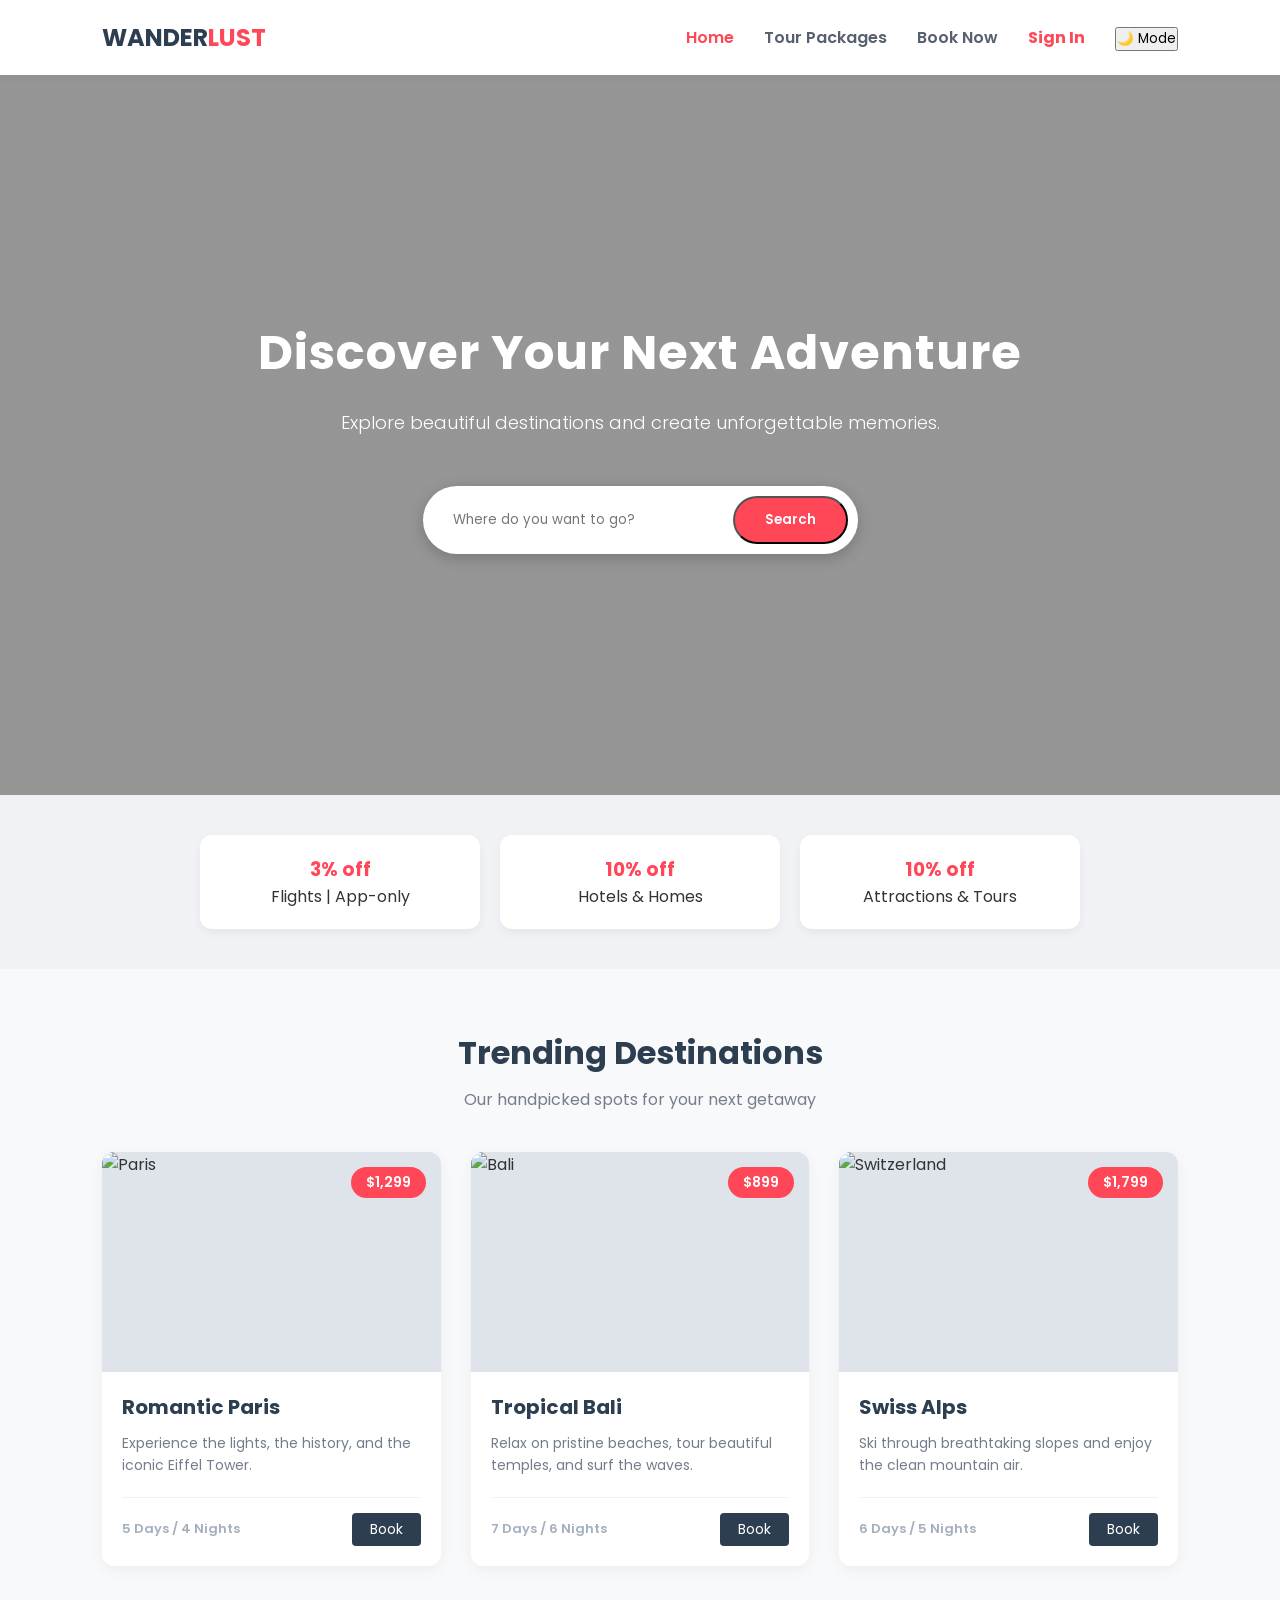
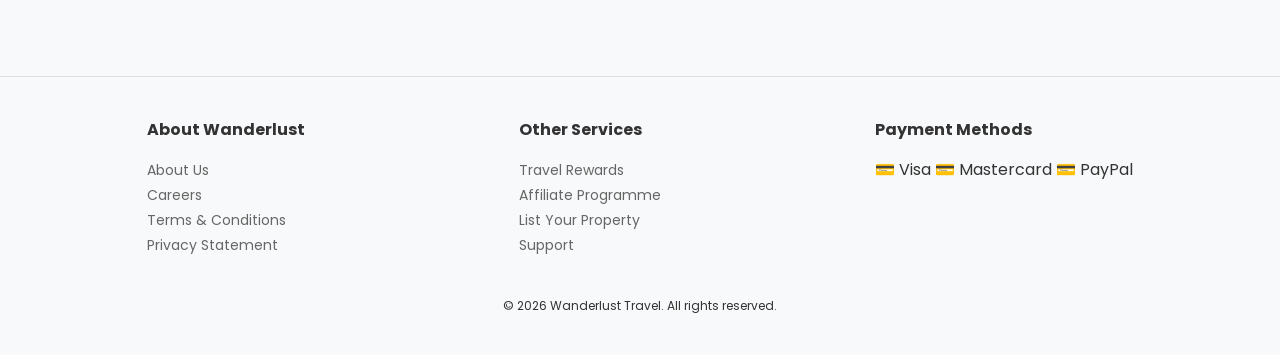
==== index.html @ 0814350c "Initial commit - Travel Booking Website" ====
<!DOCTYPE html>
<html lang="en">
<head>
    <meta charset="UTF-8">
    <meta name="viewport" content="width=device-width, initial-scale=1.0">
    <title>Wanderlust | Explore The World</title>
    <link href="https://fonts.googleapis.com/css2?family=Poppins:wght@300;400;600;700&display=swap" rel="stylesheet">
    <link rel="stylesheet" href="css/style.css">
</head>
<body>

    <header class="navbar">
        <div class="logo">Wander<span>lust</span></div>
        <div class="menu-toggle" id="mobile-menu">
    <span></span>
    <span></span>
    <span></span>
</div>
        <nav>
            <ul>
                <li><a href="index.html" class="active">Home</a></li>
                <li><a href="packages.html">Tour Packages</a></li>
                <li><a href="booking.html">Book Now</a></li>
                <li><a href="#" id="auth-btn" style="color: #ff4757; font-weight: bold;">Sign In</a></li>
                <li><button id="themeBtn" class="mode-toggle-nav">🌙 Mode</button></li>
            </ul>
        </nav>
    </header>

    <section class="hero">
        <div class="hero-content">
            <h1>Discover Your Next Adventure</h1>
            <p>Explore beautiful destinations and create unforgettable memories.</p>
            
            <div class="hero-search">
                <input type="text" placeholder="Where do you want to go?">
                <button class="btn">Search</button>
            </div>
        </div>
    </section>

    <section class="promo-section">
        <div class="promo-card"><h3>3% off</h3><p>Flights | App-only</p></div>
        <div class="promo-card"><h3>10% off</h3><p>Hotels & Homes</p></div>
        <div class="promo-card"><h3>10% off</h3><p>Attractions & Tours</p></div>
    </section>

    <section class="destinations">
        <div class="section-title">
            <h2>Trending Destinations</h2>
            <p>Our handpicked spots for your next getaway</p>
        </div>

        <div class="destination-grid">
            <div class="card">
                <div class="card-img">
                    <img src="https://images.unsplash.com/photo-1502602898657-3e91760cbb34?auto=format&fit=crop&w=500&q=80" alt="Paris">
                    <span class="price">$1,299</span>
                </div>
                <div class="card-body">
                    <h3>Romantic Paris</h3>
                    <p>Experience the lights, the history, and the iconic Eiffel Tower.</p>
                    <div class="card-footer">
                        <span class="duration">5 Days / 4 Nights</span>
                        <a href="booking.html" class="card-btn">Book</a>
                    </div>
                </div>
            </div>

            <div class="card">
                <div class="card-img">
                    <img src="https://images.unsplash.com/photo-1537996194471-e657df975ab4?auto=format&fit=crop&w=500&q=80" alt="Bali">
                    <span class="price">$899</span>
                </div>
                <div class="card-body">
                    <h3>Tropical Bali</h3>
                    <p>Relax on pristine beaches, tour beautiful temples, and surf the waves.</p>
                    <div class="card-footer">
                        <span class="duration">7 Days / 6 Nights</span>
                        <a href="booking.html" class="card-btn">Book</a>
                    </div>
                </div>
            </div>

            <div class="card">
                <div class="card-img">
                    <img src="https://images.unsplash.com/photo-1506973035872-a4ec16b8e8d9?auto=format&fit=crop&w=500&q=80" alt="Switzerland">
                    <span class="price">$1,799</span>
                </div>
                <div class="card-body">
                    <h3>Swiss Alps</h3>
                    <p>Ski through breathtaking slopes and enjoy the clean mountain air.</p>
                    <div class="card-footer">
                        <span class="duration">6 Days / 5 Nights</span>
                        <a href="booking.html" class="card-btn">Book</a>
                    </div>
                </div>
            </div>
        </div>
    </section>

     <footer class="main-footer">
        <div class="footer-container">
            <div class="footer-column">
                <h4>About Wanderlust</h4>
                <ul>
                    <li><a href="#">About Us</a></li>
                    <li><a href="#">Careers</a></li>
                    <li><a href="#">Terms & Conditions</a></li>
                    <li><a href="#">Privacy Statement</a></li>
                </ul>
            </div>
            <div class="footer-column">
                <h4>Other Services</h4>
                <ul>
                    <li><a href="#">Travel Rewards</a></li>
                    <li><a href="#">Affiliate Programme</a></li>
                    <li><a href="#">List Your Property</a></li>
                    <li><a href="#">Support</a></li>
                </ul>
            </div>
            <div class="footer-column">
                <h4>Payment Methods</h4>
                <div class="payment-icons">
                    <span>💳 Visa</span> <span>💳 Mastercard</span> <span>💳 PayPal</span>
                </div>
            </div>
        </div>
        <div class="footer-bottom">
            <p>&copy; 2026 Wanderlust Travel. All rights reserved.</p>
        </div>
    </footer>


    <script src="js/script.js"></script>
</body>
</html>
---- css/style.css ----
/* Reset & Base Styles */
* { margin: 0; padding: 0; box-sizing: border-box; font-family: 'Poppins', sans-serif; }
body { background-color: #f8f9fa; color: #333; }

/* Navbar Style */
.navbar { display: flex; justify-content: space-between; align-items: center; padding: 20px 8%; background-color: #ffffff; box-shadow: 0 2px 10px rgba(0, 0, 0, 0.05); position: sticky; top: 0; z-index: 1000; }
.navbar .logo { font-size: 24px; font-weight: 700; color: #2c3e50; text-transform: uppercase; }
.navbar .logo span { color: #ff4757; }
.navbar ul { display: flex; list-style: none; }
.navbar ul li { margin-left: 30px; }
.navbar ul li a { text-decoration: none; color: #57606f; font-weight: 600; transition: color 0.3s ease; }
.navbar ul li a:hover, .navbar ul li a.active { color: #ff4757; }

/* Hero Section */
.hero { height: 80vh; background: linear-gradient(rgba(0, 0, 0, 0.4), rgba(0, 0, 0, 0.4)), url('https://images.unsplash.com/photo-1469854523086-cc02fe5d8800?auto=format&fit=crop&w=1600&q=80') no-repeat center center/cover; display: flex; align-items: center; justify-content: center; text-align: center; color: #ffffff; padding: 0 20px; }
.hero-content h1 { font-size: 48px; margin-bottom: 20px; font-weight: 700; letter-spacing: 1px; }
.hero-content p { font-size: 18px; margin-bottom: 30px; max-width: 600px; margin-left: auto; margin-right: auto; font-weight: 300; }
.btn { display: inline-block; padding: 12px 30px; background-color: #ff4757; color: #fff; text-decoration: none; border-radius: 25px; font-weight: 600; transition: background 0.3s ease; }
.btn:hover { background-color: #e84118; }

/* Destination Cards Layout */
.destinations { padding: 60px 8%; }
.section-title { text-align: center; margin-bottom: 40px; }
.section-title h2 { font-size: 32px; color: #2c3e50; margin-bottom: 10px; }
.section-title p { color: #747d8c; }
.destination-grid { display: grid; grid-template-columns: repeat(auto-fit, minmax(300px, 1fr)); gap: 30px; }
.card { background: #fff; border-radius: 12px; overflow: hidden; box-shadow: 0 4px 15px rgba(0,0,0,0.05); transition: transform 0.3s ease, box-shadow 0.3s ease; }
.card:hover { transform: translateY(-5px); box-shadow: 0 8px 25px rgba(0,0,0,0.1); }
.card-img { position: relative; height: 220px; background-color: #dfe4ea; }
.card-img img { width: 100%; height: 100%; object-fit: cover; }
.card-img .price { position: absolute; top: 15px; right: 15px; background-color: #ff4757; color: #fff; padding: 5px 15px; border-radius: 20px; font-weight: 600; font-size: 14px; }
.card-body { padding: 20px; }
.card-body h3 { font-size: 20px; color: #2c3e50; margin-bottom: 10px; }
.card-body p { font-size: 14px; color: #747d8c; line-height: 1.6; margin-bottom: 20px; }
.card-footer { display: flex; justify-content: space-between; align-items: center; border-top: 1px solid #f1f2f6; padding-top: 15px; }
.card-footer .duration { font-size: 13px; color: #a4b0be; font-weight: 600; }
.card-footer .card-btn { text-decoration: none; background-color: #2c3e50; color: #fff; padding: 6px 18px; border-radius: 4px; font-size: 14px; transition: background 0.2s ease; }
.card-footer .card-btn:hover { background-color: #ff4757; }

/* Booking Page Styles */
.packages-section { padding: 60px 8%; }
.booking-container { display: flex; justify-content: center; align-items: center; min-height: 85vh; padding: 40px 20px; background: #f1f2f6; }
.booking-form-box { background: #ffffff; padding: 40px; border-radius: 12px; box-shadow: 0 8px 30px rgba(0, 0, 0, 0.08); max-width: 600px; width: 100%; }
.booking-form-box h2 { color: #2c3e50; margin-bottom: 10px; font-size: 26px; }
.booking-form-box p { color: #747d8c; font-size: 14px; margin-bottom: 30px; }
.form-group { margin-bottom: 20px; }
.form-group label { display: block; font-size: 14px; font-weight: 600; color: #2c3e50; margin-bottom: 8px; }
.form-group input, .form-group select { width: 100%; padding: 12px 15px; border: 1px solid #ced4da; border-radius: 6px; font-size: 14px; color: #495057; outline: none; transition: border-color 0.2s; }
.form-group input:focus, .form-group select:focus { border-color: #ff4757; }
.form-row { display: flex; gap: 20px; }
.form-row .form-group { flex: 1; }
.submit-btn { width: 100%; padding: 14px; background-color: #ff4757; color: white; border: none; border-radius: 6px; font-size: 16px; font-weight: 600; cursor: pointer; margin-top: 10px; }
.submit-btn:hover { background-color: #e84118; }

/* Hamburger Menu & Responsive Logic */
.menu-toggle { display: none; cursor: pointer; padding: 10px; }
.menu-toggle span { display: block; width: 25px; height: 3px; background: #333; margin: 5px; transition: 0.3s; }
@media (max-width: 768px) {
    .menu-toggle { display: block; }
    .navbar nav { display: none; width: 100%; position: absolute; top: 70px; left: 0; background: #fff; padding: 20px; box-shadow: 0 5px 10px rgba(0,0,0,0.1); }
    .navbar nav.active { display: block; }
    .navbar nav ul { flex-direction: column; gap: 15px; }
    .navbar nav ul li { margin-left: 0; }
    .hero-search { width: 90%; flex-direction: column; border-radius: 10px; }
    .hero-search input { width: 100%; border-radius: 10px; }
    .promo-section { flex-direction: column; align-items: center; }
    .promo-card { width: 90%; }
    .destination-grid { grid-template-columns: 1fr; }
    .footer-container { flex-direction: column; align-items: center; text-align: center; }
}

/* Dark Mode */
.dark-mode { background-color: #1e272e; color: #ffffff; }
.dark-mode .navbar { background-color: #2f3640; }
.dark-mode .card, .dark-mode .booking-form-box { background-color: #2f3640; color: white; }
.dark-mode .main-footer { background-color: #1e272e; border-top: 1px solid #333; }
.dark-mode .footer-column ul li a { color: #ccc; }
.dark-mode .booking-form-box label { color: white; }

/* Footer Styles */
.main-footer { background-color: #f8f9fa; padding: 40px 20px; border-top: 1px solid #ddd; margin-top: 50px; }
.footer-container { display: flex; justify-content: space-around; flex-wrap: wrap; max-width: 1200px; margin: 0 auto; }
.footer-column { margin-bottom: 20px; }
.footer-column h4 { margin-bottom: 15px; }
.footer-column ul { list-style: none; }
.footer-column ul li a { text-decoration: none; color: #666; font-size: 14px; }
.footer-bottom { text-align: center; margin-top: 20px; font-size: 12px; }

/* Search & Promo */
.hero-search { background: white; padding: 10px; border-radius: 50px; display: inline-flex; margin-top: 20px; box-shadow: 0 4px 15px rgba(0,0,0,0.2); }
.hero-search input { border: none; padding: 10px 20px; width: 300px; outline: none; border-radius: 50px; }
.promo-section { display: flex; justify-content: center; gap: 20px; padding: 40px 8%; background: #f1f2f6; }
.promo-card { background: white; padding: 20px; border-radius: 12px; width: 280px; text-align: center; box-shadow: 0 4px 10px rgba(0,0,0,0.05); }
.promo-card h3 { color: #ff4757; }
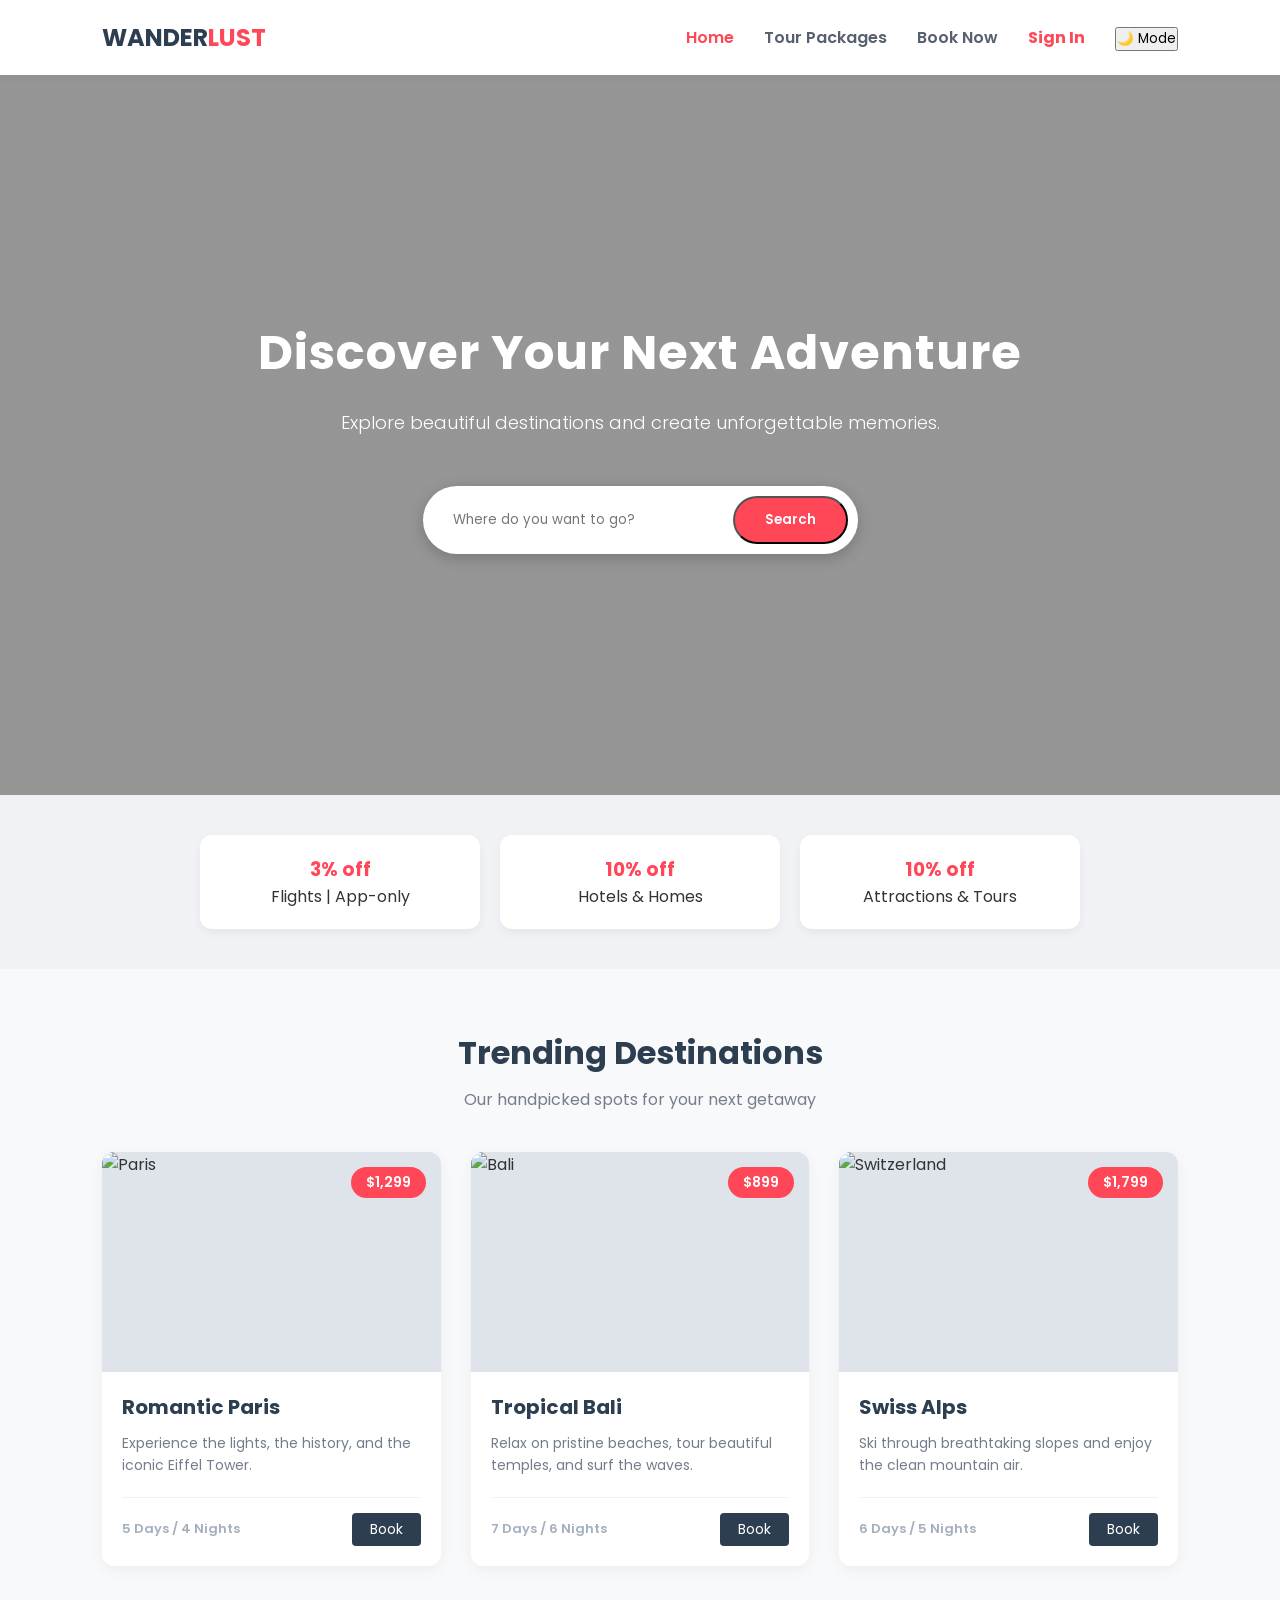
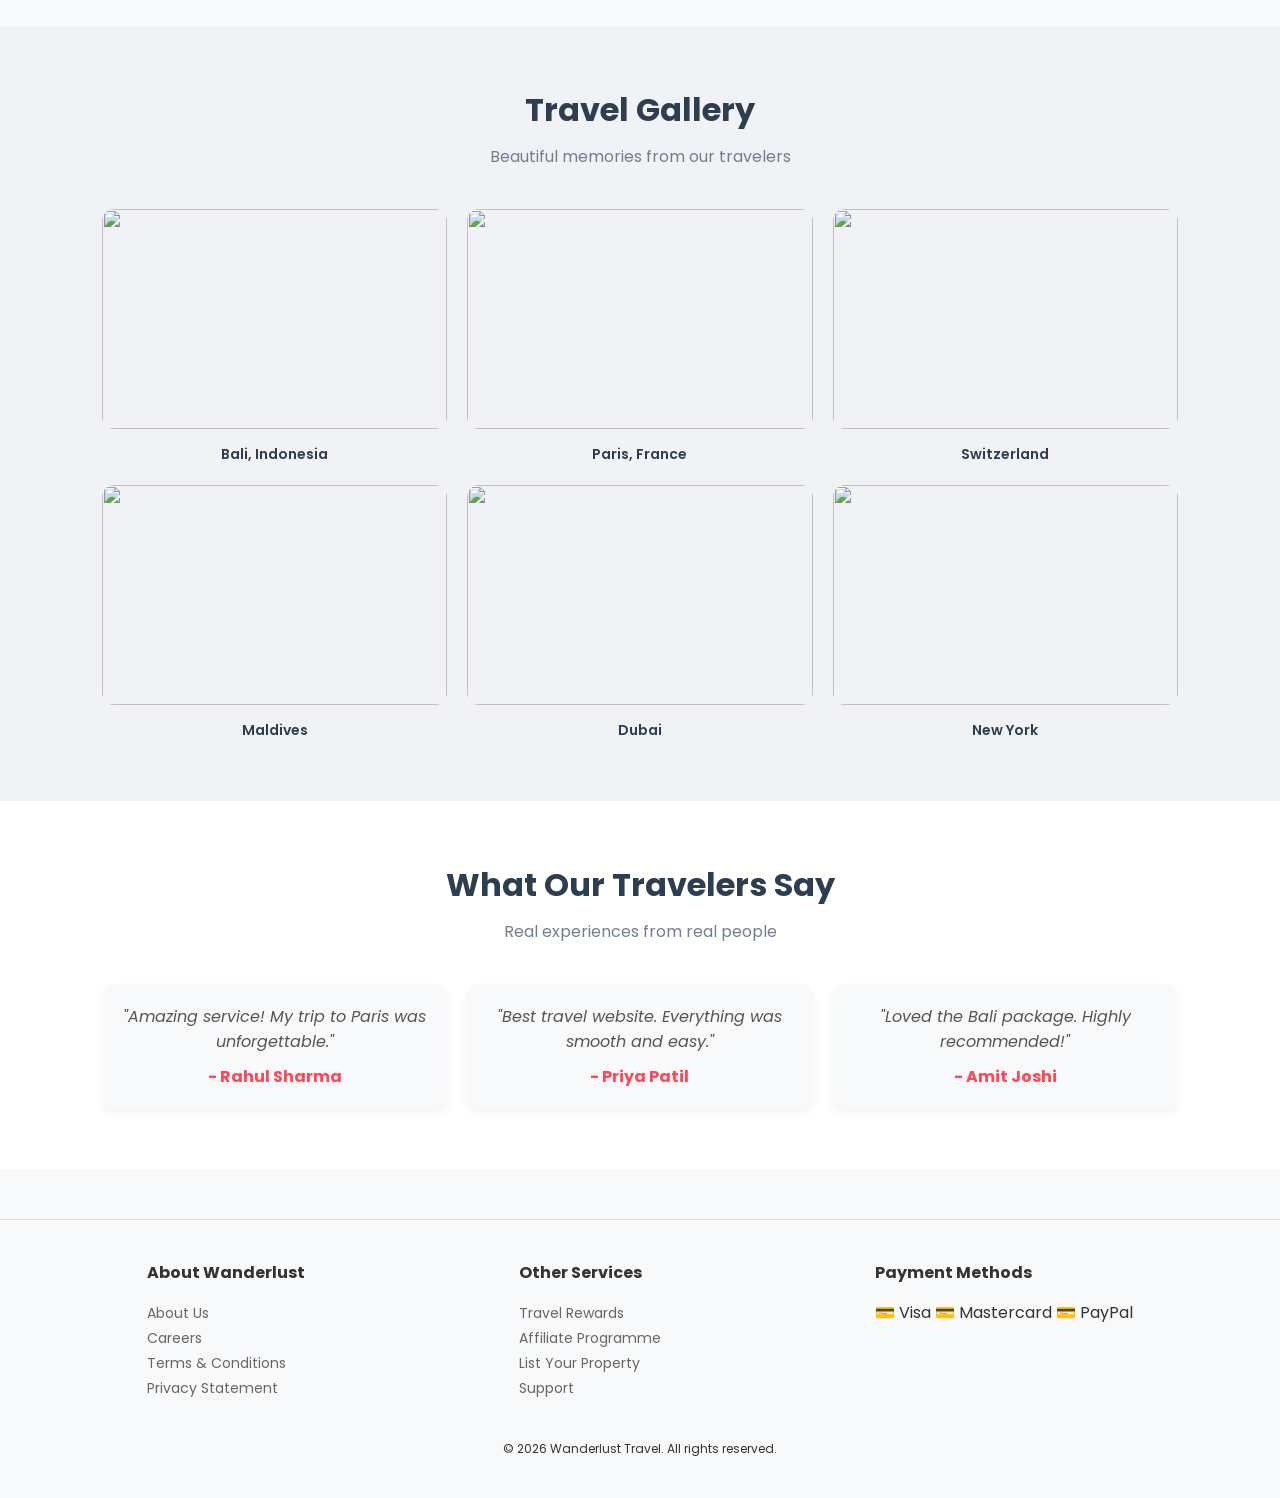
==== commit f0946b1d: "updated gallery and testimonials" ====
--- a/index.html
+++ b/index.html
@@ -66,6 +66,7 @@
                     </div>
                 </div>
             </div>
+            
 
             <div class="card">
                 <div class="card-img">
@@ -98,6 +99,75 @@
             </div>
         </div>
     </section>
+
+   <!-- Gallery Section -->
+<section class="gallery">
+    <div class="section-title">
+        <h2>Travel Gallery</h2>
+        <p>Beautiful memories from our travelers</p>
+    </div>
+
+    <div class="gallery-grid">
+
+        <div class="gallery-item">
+            <img src="https://images.unsplash.com/photo-1507525428034-b723cf961d3e">
+            <p class="location">Bali, Indonesia</p>
+        </div>
+
+        <div class="gallery-item">
+            <img src="https://images.unsplash.com/photo-1501785888041-af3ef285b470">
+            <p class="location">Paris, France</p>
+        </div>
+
+        <div class="gallery-item">
+            <img src="https://images.unsplash.com/photo-1526772662000-3f88f10405ff">
+            <p class="location">Switzerland</p>
+        </div>
+
+        <div class="gallery-item">
+            <img src="https://images.unsplash.com/photo-1510414842594-a61c69b5ae57">
+            <p class="location">Maldives</p>
+        </div>
+
+        <div class="gallery-item">
+            <img src="https://images.unsplash.com/photo-1483683804023-6ccdb62f86ef">
+            <p class="location">Dubai</p>
+        </div>
+
+        <div class="gallery-item">
+            <img src="https://images.unsplash.com/photo-1500530855697-b586d89ba3ee">
+            <p class="location">New York</p>
+        </div>
+
+    </div>
+</section>
+
+<!-- Testimonials -->
+<section class="testimonials">
+    <div class="section-title">
+        <h2>What Our Travelers Say</h2>
+        <p>Real experiences from real people</p>
+    </div>
+
+    <div class="testimonial-grid">
+
+        <div class="testimonial-card">
+            <p>"Amazing service! My trip to Paris was unforgettable."</p>
+            <h4>- Rahul Sharma</h4>
+        </div>
+
+        <div class="testimonial-card">
+            <p>"Best travel website. Everything was smooth and easy."</p>
+            <h4>- Priya Patil</h4>
+        </div>
+
+        <div class="testimonial-card">
+            <p>"Loved the Bali package. Highly recommended!"</p>
+            <h4>- Amit Joshi</h4>
+        </div>
+
+    </div>
+</section>
 
      <footer class="main-footer">
         <div class="footer-container">
--- a/css/style.css
+++ b/css/style.css
@@ -55,6 +55,7 @@
 /* Hamburger Menu & Responsive Logic */
 .menu-toggle { display: none; cursor: pointer; padding: 10px; }
 .menu-toggle span { display: block; width: 25px; height: 3px; background: #333; margin: 5px; transition: 0.3s; }
+
 @media (max-width: 768px) {
     .menu-toggle { display: block; }
     .navbar nav { display: none; width: 100%; position: absolute; top: 70px; left: 0; background: #fff; padding: 20px; box-shadow: 0 5px 10px rgba(0,0,0,0.1); }
@@ -91,4 +92,103 @@
 .hero-search input { border: none; padding: 10px 20px; width: 300px; outline: none; border-radius: 50px; }
 .promo-section { display: flex; justify-content: center; gap: 20px; padding: 40px 8%; background: #f1f2f6; }
 .promo-card { background: white; padding: 20px; border-radius: 12px; width: 280px; text-align: center; box-shadow: 0 4px 10px rgba(0,0,0,0.05); }
-.promo-card h3 { color: #ff4757; }+.promo-card h3 { color: #ff4757; }
+
+html { scroll-behavior: smooth; }
+section { padding: 70px 8%; }
+
+.card, .promo-card { transition: all 0.3s ease; }
+
+.card:hover, .promo-card:hover {
+    transform: translateY(-8px);
+    box-shadow: 0 10px 25px rgba(0,0,0,0.15);
+}
+
+.navbar nav ul { align-items: center; }
+
+.dark-mode .promo-card { background-color: #2f3640; color: white; }
+
+.dark-mode .promo-section { background-color: #1e272e; }
+
+.btn, .submit-btn, .card-btn { transition: all 0.3s ease; }
+
+.btn:hover, .submit-btn:hover, .card-btn:hover {
+    transform: translateY(-3px);
+}
+/* Gallery Section */
+.gallery {
+    padding: 60px 8%;
+    background: #f1f2f6;
+}
+
+.gallery-grid {
+    display: grid;
+    grid-template-columns: repeat(3, 1fr); /* 1 ROW = 3 IMAGES */
+    gap: 20px;
+}
+
+.gallery-item {
+    text-align: center;
+}
+
+.gallery-item img {
+    width: 100%;
+    height: 220px;
+    object-fit: cover;
+    border-radius: 12px;
+    transition: transform 0.3s ease;
+}
+
+.gallery-item img:hover {
+    transform: scale(1.05);
+}
+
+.location {
+    margin-top: 8px;
+    font-size: 14px;
+    font-weight: 600;
+    color: #2c3e50;
+}
+
+/* Testimonials */
+.testimonials {
+    padding: 60px 8%;
+    background: #ffffff;
+}
+
+.testimonial-grid {
+    display: grid;
+    grid-template-columns: repeat(auto-fit, minmax(250px, 1fr));
+    gap: 20px;
+}
+
+.testimonial-card {
+    background: #f8f9fa;
+    padding: 20px;
+    border-radius: 12px;
+    box-shadow: 0 4px 10px rgba(0,0,0,0.05);
+    text-align: center;
+}
+
+.testimonial-card p {
+    font-style: italic;
+    margin-bottom: 10px;
+    color: #555;
+}
+
+.testimonial-card h4 {
+    color: #ff4757;
+}
+
+/* Dark mode support */
+.dark-mode .gallery {
+    background: #1e272e;
+}
+.dark-mode .location {
+    color: #ffffff;
+}
+
+.dark-mode .testimonial-card {
+    background: #2f3640;
+    color: white;
+}
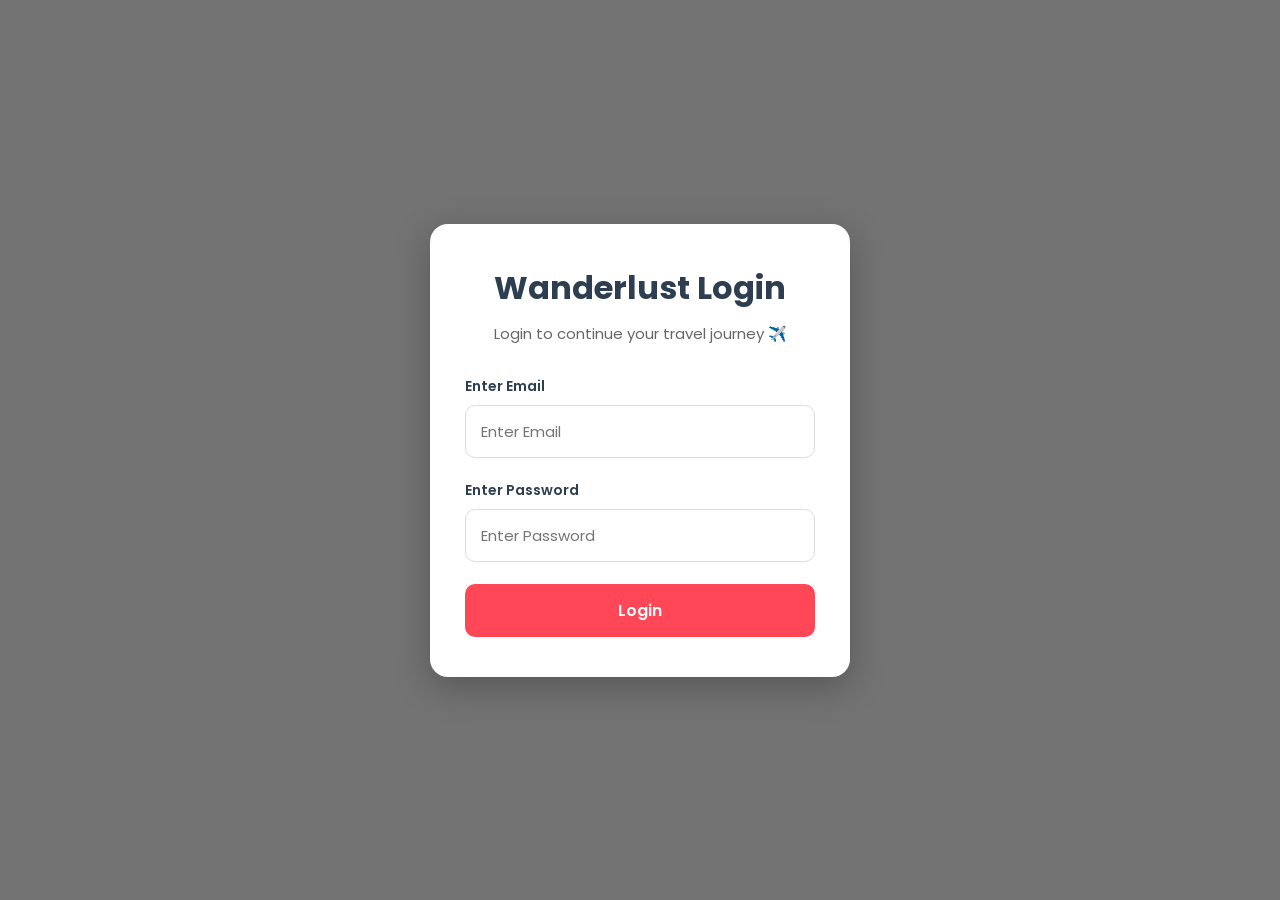
==== commit 8440ce71: "updated feature" ====
--- a/index.html
+++ b/index.html
@@ -1,207 +1,680 @@
 <!DOCTYPE html>
 <html lang="en">
+
 <head>
+
     <meta charset="UTF-8">
-    <meta name="viewport" content="width=device-width, initial-scale=1.0">
+
+    <meta name="viewport"
+          content="width=device-width, initial-scale=1.0">
+
     <title>Wanderlust | Explore The World</title>
-    <link href="https://fonts.googleapis.com/css2?family=Poppins:wght@300;400;600;700&display=swap" rel="stylesheet">
-    <link rel="stylesheet" href="css/style.css">
+
+    <!-- GOOGLE FONT -->
+    <link href="https://fonts.googleapis.com/css2?family=Poppins:wght@300;400;500;600;700&display=swap"
+          rel="stylesheet">
+
+    <!-- CSS -->
+    <link rel="stylesheet"
+          href="css/style.css">
+
 </head>
+
 <body>
 
-    <header class="navbar">
-        <div class="logo">Wander<span>lust</span></div>
-        <div class="menu-toggle" id="mobile-menu">
-    <span></span>
-    <span></span>
-    <span></span>
-</div>
-        <nav>
+<!-- =========================
+     LOGIN CHECK
+========================= -->
+<script>
+
+window.addEventListener("DOMContentLoaded", () => {
+
+    const user =
+        localStorage.getItem("Wanderlust_User");
+
+    if (!user) {
+
+        window.location.href = "login.html";
+    }
+
+});
+
+</script>
+
+<!-- =========================
+     NAVBAR
+========================= -->
+
+<header class="navbar">
+
+    <!-- LOGO -->
+
+    <div class="logo">
+
+        Wander<span>lust</span>
+
+    </div>
+
+    <!-- MOBILE MENU -->
+
+    <div class="menu-toggle"
+         id="mobile-menu">
+
+        <span></span>
+        <span></span>
+        <span></span>
+
+    </div>
+
+    <!-- NAVIGATION -->
+
+    <nav id="nav-menu">
+
+        <ul>
+
+            <li>
+
+                <a href="index.html"
+                   class="active">
+
+                    Home
+
+                </a>
+
+            </li>
+
+            <li>
+
+                <a href="packages.html">
+
+                    Tour Packages
+
+                </a>
+
+            </li>
+
+            <li>
+
+                <a href="booking.html">
+
+                    Book Now
+
+                </a>
+
+            </li>
+
+            <!-- SIGN OUT -->
+
+            <li>
+
+                <a href="#"
+                   id="logoutBtn"
+                   style="
+                   color:#ff4757;
+                   font-weight:600;">
+
+                    Sign Out
+
+                </a>
+
+            </li>
+
+            <!-- DARK MODE -->
+
+            <li>
+
+                <button id="themeBtn"
+                        class="mode-toggle-nav">
+
+                    🌙 Mode
+
+                </button>
+
+            </li>
+
+        </ul>
+
+    </nav>
+
+</header>
+
+<!-- =========================
+     HERO SECTION
+========================= -->
+
+<section class="hero">
+
+    <div class="hero-content">
+
+        <h1>
+
+            Discover Your Next Adventure
+
+        </h1>
+
+        <p>
+
+            Explore beautiful destinations and create unforgettable memories.
+
+        </p>
+
+        <!-- SEARCH -->
+
+        <div class="hero-search">
+
+            <input type="text"
+                   placeholder="Where do you want to go?">
+
+            <button class="btn">
+
+                Search
+
+            </button>
+
+        </div>
+
+    </div>
+
+</section>
+
+<!-- =========================
+     PROMO SECTION
+========================= -->
+
+<section class="promo-section">
+
+    <div class="promo-card">
+
+        <h3>3% Off</h3>
+
+        <p>
+            Flights | App-only
+        </p>
+
+    </div>
+
+    <div class="promo-card">
+
+        <h3>10% Off</h3>
+
+        <p>
+            Hotels & Homes
+        </p>
+
+    </div>
+
+    <div class="promo-card">
+
+        <h3>10% Off</h3>
+
+        <p>
+            Attractions & Tours
+        </p>
+
+    </div>
+
+</section>
+
+<!-- =========================
+     DESTINATIONS
+========================= -->
+
+<section class="destinations">
+
+    <div class="section-title">
+
+        <h2>
+
+            Trending Destinations
+
+        </h2>
+
+        <p>
+
+            Our handpicked spots for your next getaway
+
+        </p>
+
+    </div>
+
+    <!-- GRID -->
+
+    <div class="destination-grid">
+
+        <!-- CARD 1 -->
+
+        <div class="card">
+
+            <div class="card-img">
+
+                <img src="https://images.unsplash.com/photo-1502602898657-3e91760cbb34?auto=format&fit=crop&w=500&q=80"
+                     alt="Paris">
+
+                <span class="price">
+
+                    $1,299
+
+                </span>
+
+            </div>
+
+            <div class="card-body">
+
+                <h3>
+
+                    Romantic Paris
+
+                </h3>
+
+                <p>
+
+                    Experience the lights, history,
+                    and the iconic Eiffel Tower.
+
+                </p>
+
+                <div class="card-footer">
+
+                    <span class="duration">
+
+                        5 Days / 4 Nights
+
+                    </span>
+
+                    <a href="booking.html"
+                       class="card-btn">
+
+                        Book
+
+                    </a>
+
+                </div>
+
+            </div>
+
+        </div>
+
+        <!-- CARD 2 -->
+
+        <div class="card">
+
+            <div class="card-img">
+
+                <img src="https://images.unsplash.com/photo-1537996194471-e657df975ab4?auto=format&fit=crop&w=500&q=80"
+                     alt="Bali">
+
+                <span class="price">
+
+                    $899
+
+                </span>
+
+            </div>
+
+            <div class="card-body">
+
+                <h3>
+
+                    Tropical Bali
+
+                </h3>
+
+                <p>
+
+                    Relax on pristine beaches
+                    and explore temples.
+
+                </p>
+
+                <div class="card-footer">
+
+                    <span class="duration">
+
+                        7 Days / 6 Nights
+
+                    </span>
+
+                    <a href="booking.html"
+                       class="card-btn">
+
+                        Book
+
+                    </a>
+
+                </div>
+
+            </div>
+
+        </div>
+
+        <!-- CARD 3 -->
+
+        <div class="card">
+
+            <div class="card-img">
+
+                <img src="https://images.unsplash.com/photo-1506973035872-a4ec16b8e8d9?auto=format&fit=crop&w=500&q=80"
+                     alt="Switzerland">
+
+                <span class="price">
+
+                    $1,799
+
+                </span>
+
+            </div>
+
+            <div class="card-body">
+
+                <h3>
+
+                    Swiss Alps
+
+                </h3>
+
+                <p>
+
+                    Ski through breathtaking slopes
+                    and enjoy mountain air.
+
+                </p>
+
+                <div class="card-footer">
+
+                    <span class="duration">
+
+                        6 Days / 5 Nights
+
+                    </span>
+
+                    <a href="booking.html"
+                       class="card-btn">
+
+                        Book
+
+                    </a>
+
+                </div>
+
+            </div>
+
+        </div>
+
+    </div>
+
+</section>
+
+<!-- =========================
+     GALLERY
+========================= -->
+
+<section class="gallery">
+
+    <div class="section-title">
+
+        <h2>
+
+            Travel Gallery
+
+        </h2>
+
+        <p>
+
+            Beautiful memories from our travelers
+
+        </p>
+
+    </div>
+
+    <div class="gallery-grid">
+
+        <div class="gallery-item">
+
+            <img src="https://images.unsplash.com/photo-1507525428034-b723cf961d3e"
+                 alt="Bali">
+
+            <p class="location">
+
+                Bali, Indonesia
+
+            </p>
+
+        </div>
+
+        <div class="gallery-item">
+
+            <img src="https://images.unsplash.com/photo-1501785888041-af3ef285b470"
+                 alt="Paris">
+
+            <p class="location">
+
+                Paris, France
+
+            </p>
+
+        </div>
+
+        <div class="gallery-item">
+
+            <img src="https://images.unsplash.com/photo-1526772662000-3f88f10405ff"
+                 alt="Switzerland">
+
+            <p class="location">
+
+                Switzerland
+
+            </p>
+
+        </div>
+
+    </div>
+
+</section>
+
+<!-- =========================
+     TESTIMONIALS
+========================= -->
+
+<section class="testimonials">
+
+    <div class="section-title">
+
+        <h2>
+
+            What Our Travelers Say
+
+        </h2>
+
+        <p>
+
+            Real experiences from real people
+
+        </p>
+
+    </div>
+
+    <div class="testimonial-grid">
+
+        <div class="testimonial-card">
+
+            <p>
+
+                "Amazing service! My trip to Paris was unforgettable."
+
+            </p>
+
+            <h4>
+
+                - Rahul Sharma
+
+            </h4>
+
+        </div>
+
+        <div class="testimonial-card">
+
+            <p>
+
+                "Best travel website. Everything was smooth and easy."
+
+            </p>
+
+            <h4>
+
+                - Priya Patil
+
+            </h4>
+
+        </div>
+
+        <div class="testimonial-card">
+
+            <p>
+
+                "Loved the Bali package. Highly recommended!"
+
+            </p>
+
+            <h4>
+
+                - Amit Joshi
+
+            </h4>
+
+        </div>
+
+    </div>
+
+</section>
+
+<!-- =========================
+     FOOTER
+========================= -->
+
+<footer class="main-footer">
+
+    <div class="footer-container">
+
+        <div class="footer-column">
+
+            <h4>
+
+                About Wanderlust
+
+            </h4>
+
             <ul>
-                <li><a href="index.html" class="active">Home</a></li>
-                <li><a href="packages.html">Tour Packages</a></li>
-                <li><a href="booking.html">Book Now</a></li>
-                <li><a href="#" id="auth-btn" style="color: #ff4757; font-weight: bold;">Sign In</a></li>
-                <li><button id="themeBtn" class="mode-toggle-nav">🌙 Mode</button></li>
+
+                <li>
+                    <a href="#">
+                        About Us
+                    </a>
+                </li>
+
+                <li>
+                    <a href="#">
+                        Careers
+                    </a>
+                </li>
+
+                <li>
+                    <a href="#">
+                        Privacy Policy
+                    </a>
+                </li>
+
             </ul>
-        </nav>
-    </header>
-
-    <section class="hero">
-        <div class="hero-content">
-            <h1>Discover Your Next Adventure</h1>
-            <p>Explore beautiful destinations and create unforgettable memories.</p>
-            
-            <div class="hero-search">
-                <input type="text" placeholder="Where do you want to go?">
-                <button class="btn">Search</button>
+
+        </div>
+
+        <div class="footer-column">
+
+            <h4>
+
+                Other Services
+
+            </h4>
+
+            <ul>
+
+                <li>
+                    <a href="#">
+                        Rewards
+                    </a>
+                </li>
+
+                <li>
+                    <a href="#">
+                        Support
+                    </a>
+                </li>
+
+            </ul>
+
+        </div>
+
+        <div class="footer-column">
+
+            <h4>
+
+                Payment Methods
+
+            </h4>
+
+            <div class="payment-icons">
+
+                <span>💳 Visa</span>
+                <span>💳 Mastercard</span>
+                <span>💳 PayPal</span>
+
             </div>
-        </div>
-    </section>
-
-    <section class="promo-section">
-        <div class="promo-card"><h3>3% off</h3><p>Flights | App-only</p></div>
-        <div class="promo-card"><h3>10% off</h3><p>Hotels & Homes</p></div>
-        <div class="promo-card"><h3>10% off</h3><p>Attractions & Tours</p></div>
-    </section>
-
-    <section class="destinations">
-        <div class="section-title">
-            <h2>Trending Destinations</h2>
-            <p>Our handpicked spots for your next getaway</p>
-        </div>
-
-        <div class="destination-grid">
-            <div class="card">
-                <div class="card-img">
-                    <img src="https://images.unsplash.com/photo-1502602898657-3e91760cbb34?auto=format&fit=crop&w=500&q=80" alt="Paris">
-                    <span class="price">$1,299</span>
-                </div>
-                <div class="card-body">
-                    <h3>Romantic Paris</h3>
-                    <p>Experience the lights, the history, and the iconic Eiffel Tower.</p>
-                    <div class="card-footer">
-                        <span class="duration">5 Days / 4 Nights</span>
-                        <a href="booking.html" class="card-btn">Book</a>
-                    </div>
-                </div>
-            </div>
-            
-
-            <div class="card">
-                <div class="card-img">
-                    <img src="https://images.unsplash.com/photo-1537996194471-e657df975ab4?auto=format&fit=crop&w=500&q=80" alt="Bali">
-                    <span class="price">$899</span>
-                </div>
-                <div class="card-body">
-                    <h3>Tropical Bali</h3>
-                    <p>Relax on pristine beaches, tour beautiful temples, and surf the waves.</p>
-                    <div class="card-footer">
-                        <span class="duration">7 Days / 6 Nights</span>
-                        <a href="booking.html" class="card-btn">Book</a>
-                    </div>
-                </div>
-            </div>
-
-            <div class="card">
-                <div class="card-img">
-                    <img src="https://images.unsplash.com/photo-1506973035872-a4ec16b8e8d9?auto=format&fit=crop&w=500&q=80" alt="Switzerland">
-                    <span class="price">$1,799</span>
-                </div>
-                <div class="card-body">
-                    <h3>Swiss Alps</h3>
-                    <p>Ski through breathtaking slopes and enjoy the clean mountain air.</p>
-                    <div class="card-footer">
-                        <span class="duration">6 Days / 5 Nights</span>
-                        <a href="booking.html" class="card-btn">Book</a>
-                    </div>
-                </div>
-            </div>
-        </div>
-    </section>
-
-   <!-- Gallery Section -->
-<section class="gallery">
-    <div class="section-title">
-        <h2>Travel Gallery</h2>
-        <p>Beautiful memories from our travelers</p>
-    </div>
-
-    <div class="gallery-grid">
-
-        <div class="gallery-item">
-            <img src="https://images.unsplash.com/photo-1507525428034-b723cf961d3e">
-            <p class="location">Bali, Indonesia</p>
-        </div>
-
-        <div class="gallery-item">
-            <img src="https://images.unsplash.com/photo-1501785888041-af3ef285b470">
-            <p class="location">Paris, France</p>
-        </div>
-
-        <div class="gallery-item">
-            <img src="https://images.unsplash.com/photo-1526772662000-3f88f10405ff">
-            <p class="location">Switzerland</p>
-        </div>
-
-        <div class="gallery-item">
-            <img src="https://images.unsplash.com/photo-1510414842594-a61c69b5ae57">
-            <p class="location">Maldives</p>
-        </div>
-
-        <div class="gallery-item">
-            <img src="https://images.unsplash.com/photo-1483683804023-6ccdb62f86ef">
-            <p class="location">Dubai</p>
-        </div>
-
-        <div class="gallery-item">
-            <img src="https://images.unsplash.com/photo-1500530855697-b586d89ba3ee">
-            <p class="location">New York</p>
-        </div>
-
-    </div>
-</section>
-
-<!-- Testimonials -->
-<section class="testimonials">
-    <div class="section-title">
-        <h2>What Our Travelers Say</h2>
-        <p>Real experiences from real people</p>
-    </div>
-
-    <div class="testimonial-grid">
-
-        <div class="testimonial-card">
-            <p>"Amazing service! My trip to Paris was unforgettable."</p>
-            <h4>- Rahul Sharma</h4>
-        </div>
-
-        <div class="testimonial-card">
-            <p>"Best travel website. Everything was smooth and easy."</p>
-            <h4>- Priya Patil</h4>
-        </div>
-
-        <div class="testimonial-card">
-            <p>"Loved the Bali package. Highly recommended!"</p>
-            <h4>- Amit Joshi</h4>
-        </div>
-
-    </div>
-</section>
-
-     <footer class="main-footer">
-        <div class="footer-container">
-            <div class="footer-column">
-                <h4>About Wanderlust</h4>
-                <ul>
-                    <li><a href="#">About Us</a></li>
-                    <li><a href="#">Careers</a></li>
-                    <li><a href="#">Terms & Conditions</a></li>
-                    <li><a href="#">Privacy Statement</a></li>
-                </ul>
-            </div>
-            <div class="footer-column">
-                <h4>Other Services</h4>
-                <ul>
-                    <li><a href="#">Travel Rewards</a></li>
-                    <li><a href="#">Affiliate Programme</a></li>
-                    <li><a href="#">List Your Property</a></li>
-                    <li><a href="#">Support</a></li>
-                </ul>
-            </div>
-            <div class="footer-column">
-                <h4>Payment Methods</h4>
-                <div class="payment-icons">
-                    <span>💳 Visa</span> <span>💳 Mastercard</span> <span>💳 PayPal</span>
-                </div>
-            </div>
-        </div>
-        <div class="footer-bottom">
-            <p>&copy; 2026 Wanderlust Travel. All rights reserved.</p>
-        </div>
-    </footer>
-
-
-    <script src="js/script.js"></script>
+
+        </div>
+
+    </div>
+
+    <!-- COPYRIGHT -->
+
+    <div class="footer-bottom">
+
+        <p>
+
+            © 2026 Wanderlust Travel.
+            All Rights Reserved.
+
+        </p>
+
+    </div>
+
+</footer>
+
+<!-- =========================
+     MAIN JS
+========================= -->
+
+<script src="js/script.js"></script>
+
+<!-- =========================
+     LOGOUT SCRIPT
+========================= -->
+
+<script>
+
+document
+.getElementById("logoutBtn")
+.addEventListener("click", function(e){
+
+    e.preventDefault();
+
+    // REMOVE USER
+    localStorage.removeItem("Wanderlust_User");
+
+    // REDIRECT
+    window.location.href = "login.html";
+
+});
+
+</script>
+
 </body>
 </html>
--- a/css/style.css
+++ b/css/style.css
@@ -1,194 +1,800 @@
-/* Reset & Base Styles */
-* { margin: 0; padding: 0; box-sizing: border-box; font-family: 'Poppins', sans-serif; }
-body { background-color: #f8f9fa; color: #333; }
-
-/* Navbar Style */
-.navbar { display: flex; justify-content: space-between; align-items: center; padding: 20px 8%; background-color: #ffffff; box-shadow: 0 2px 10px rgba(0, 0, 0, 0.05); position: sticky; top: 0; z-index: 1000; }
-.navbar .logo { font-size: 24px; font-weight: 700; color: #2c3e50; text-transform: uppercase; }
-.navbar .logo span { color: #ff4757; }
-.navbar ul { display: flex; list-style: none; }
-.navbar ul li { margin-left: 30px; }
-.navbar ul li a { text-decoration: none; color: #57606f; font-weight: 600; transition: color 0.3s ease; }
-.navbar ul li a:hover, .navbar ul li a.active { color: #ff4757; }
-
-/* Hero Section */
-.hero { height: 80vh; background: linear-gradient(rgba(0, 0, 0, 0.4), rgba(0, 0, 0, 0.4)), url('https://images.unsplash.com/photo-1469854523086-cc02fe5d8800?auto=format&fit=crop&w=1600&q=80') no-repeat center center/cover; display: flex; align-items: center; justify-content: center; text-align: center; color: #ffffff; padding: 0 20px; }
-.hero-content h1 { font-size: 48px; margin-bottom: 20px; font-weight: 700; letter-spacing: 1px; }
-.hero-content p { font-size: 18px; margin-bottom: 30px; max-width: 600px; margin-left: auto; margin-right: auto; font-weight: 300; }
-.btn { display: inline-block; padding: 12px 30px; background-color: #ff4757; color: #fff; text-decoration: none; border-radius: 25px; font-weight: 600; transition: background 0.3s ease; }
-.btn:hover { background-color: #e84118; }
-
-/* Destination Cards Layout */
-.destinations { padding: 60px 8%; }
-.section-title { text-align: center; margin-bottom: 40px; }
-.section-title h2 { font-size: 32px; color: #2c3e50; margin-bottom: 10px; }
-.section-title p { color: #747d8c; }
-.destination-grid { display: grid; grid-template-columns: repeat(auto-fit, minmax(300px, 1fr)); gap: 30px; }
-.card { background: #fff; border-radius: 12px; overflow: hidden; box-shadow: 0 4px 15px rgba(0,0,0,0.05); transition: transform 0.3s ease, box-shadow 0.3s ease; }
-.card:hover { transform: translateY(-5px); box-shadow: 0 8px 25px rgba(0,0,0,0.1); }
-.card-img { position: relative; height: 220px; background-color: #dfe4ea; }
-.card-img img { width: 100%; height: 100%; object-fit: cover; }
-.card-img .price { position: absolute; top: 15px; right: 15px; background-color: #ff4757; color: #fff; padding: 5px 15px; border-radius: 20px; font-weight: 600; font-size: 14px; }
-.card-body { padding: 20px; }
-.card-body h3 { font-size: 20px; color: #2c3e50; margin-bottom: 10px; }
-.card-body p { font-size: 14px; color: #747d8c; line-height: 1.6; margin-bottom: 20px; }
-.card-footer { display: flex; justify-content: space-between; align-items: center; border-top: 1px solid #f1f2f6; padding-top: 15px; }
-.card-footer .duration { font-size: 13px; color: #a4b0be; font-weight: 600; }
-.card-footer .card-btn { text-decoration: none; background-color: #2c3e50; color: #fff; padding: 6px 18px; border-radius: 4px; font-size: 14px; transition: background 0.2s ease; }
-.card-footer .card-btn:hover { background-color: #ff4757; }
-
-/* Booking Page Styles */
-.packages-section { padding: 60px 8%; }
-.booking-container { display: flex; justify-content: center; align-items: center; min-height: 85vh; padding: 40px 20px; background: #f1f2f6; }
-.booking-form-box { background: #ffffff; padding: 40px; border-radius: 12px; box-shadow: 0 8px 30px rgba(0, 0, 0, 0.08); max-width: 600px; width: 100%; }
-.booking-form-box h2 { color: #2c3e50; margin-bottom: 10px; font-size: 26px; }
-.booking-form-box p { color: #747d8c; font-size: 14px; margin-bottom: 30px; }
-.form-group { margin-bottom: 20px; }
-.form-group label { display: block; font-size: 14px; font-weight: 600; color: #2c3e50; margin-bottom: 8px; }
-.form-group input, .form-group select { width: 100%; padding: 12px 15px; border: 1px solid #ced4da; border-radius: 6px; font-size: 14px; color: #495057; outline: none; transition: border-color 0.2s; }
-.form-group input:focus, .form-group select:focus { border-color: #ff4757; }
-.form-row { display: flex; gap: 20px; }
-.form-row .form-group { flex: 1; }
-.submit-btn { width: 100%; padding: 14px; background-color: #ff4757; color: white; border: none; border-radius: 6px; font-size: 16px; font-weight: 600; cursor: pointer; margin-top: 10px; }
-.submit-btn:hover { background-color: #e84118; }
-
-/* Hamburger Menu & Responsive Logic */
-.menu-toggle { display: none; cursor: pointer; padding: 10px; }
-.menu-toggle span { display: block; width: 25px; height: 3px; background: #333; margin: 5px; transition: 0.3s; }
-
-@media (max-width: 768px) {
-    .menu-toggle { display: block; }
-    .navbar nav { display: none; width: 100%; position: absolute; top: 70px; left: 0; background: #fff; padding: 20px; box-shadow: 0 5px 10px rgba(0,0,0,0.1); }
-    .navbar nav.active { display: block; }
-    .navbar nav ul { flex-direction: column; gap: 15px; }
-    .navbar nav ul li { margin-left: 0; }
-    .hero-search { width: 90%; flex-direction: column; border-radius: 10px; }
-    .hero-search input { width: 100%; border-radius: 10px; }
-    .promo-section { flex-direction: column; align-items: center; }
-    .promo-card { width: 90%; }
-    .destination-grid { grid-template-columns: 1fr; }
-    .footer-container { flex-direction: column; align-items: center; text-align: center; }
-}
-
-/* Dark Mode */
-.dark-mode { background-color: #1e272e; color: #ffffff; }
-.dark-mode .navbar { background-color: #2f3640; }
-.dark-mode .card, .dark-mode .booking-form-box { background-color: #2f3640; color: white; }
-.dark-mode .main-footer { background-color: #1e272e; border-top: 1px solid #333; }
-.dark-mode .footer-column ul li a { color: #ccc; }
-.dark-mode .booking-form-box label { color: white; }
-
-/* Footer Styles */
-.main-footer { background-color: #f8f9fa; padding: 40px 20px; border-top: 1px solid #ddd; margin-top: 50px; }
-.footer-container { display: flex; justify-content: space-around; flex-wrap: wrap; max-width: 1200px; margin: 0 auto; }
-.footer-column { margin-bottom: 20px; }
-.footer-column h4 { margin-bottom: 15px; }
-.footer-column ul { list-style: none; }
-.footer-column ul li a { text-decoration: none; color: #666; font-size: 14px; }
-.footer-bottom { text-align: center; margin-top: 20px; font-size: 12px; }
-
-/* Search & Promo */
-.hero-search { background: white; padding: 10px; border-radius: 50px; display: inline-flex; margin-top: 20px; box-shadow: 0 4px 15px rgba(0,0,0,0.2); }
-.hero-search input { border: none; padding: 10px 20px; width: 300px; outline: none; border-radius: 50px; }
-.promo-section { display: flex; justify-content: center; gap: 20px; padding: 40px 8%; background: #f1f2f6; }
-.promo-card { background: white; padding: 20px; border-radius: 12px; width: 280px; text-align: center; box-shadow: 0 4px 10px rgba(0,0,0,0.05); }
-.promo-card h3 { color: #ff4757; }
-
-html { scroll-behavior: smooth; }
-section { padding: 70px 8%; }
-
-.card, .promo-card { transition: all 0.3s ease; }
-
-.card:hover, .promo-card:hover {
-    transform: translateY(-8px);
-    box-shadow: 0 10px 25px rgba(0,0,0,0.15);
-}
-
-.navbar nav ul { align-items: center; }
-
-.dark-mode .promo-card { background-color: #2f3640; color: white; }
-
-.dark-mode .promo-section { background-color: #1e272e; }
-
-.btn, .submit-btn, .card-btn { transition: all 0.3s ease; }
-
-.btn:hover, .submit-btn:hover, .card-btn:hover {
-    transform: translateY(-3px);
-}
-/* Gallery Section */
-.gallery {
-    padding: 60px 8%;
-    background: #f1f2f6;
-}
-
-.gallery-grid {
-    display: grid;
-    grid-template-columns: repeat(3, 1fr); /* 1 ROW = 3 IMAGES */
-    gap: 20px;
-}
-
-.gallery-item {
-    text-align: center;
-}
-
-.gallery-item img {
-    width: 100%;
-    height: 220px;
-    object-fit: cover;
-    border-radius: 12px;
-    transition: transform 0.3s ease;
-}
-
-.gallery-item img:hover {
-    transform: scale(1.05);
-}
-
-.location {
-    margin-top: 8px;
-    font-size: 14px;
-    font-weight: 600;
-    color: #2c3e50;
-}
-
-/* Testimonials */
-.testimonials {
-    padding: 60px 8%;
-    background: #ffffff;
-}
-
-.testimonial-grid {
-    display: grid;
-    grid-template-columns: repeat(auto-fit, minmax(250px, 1fr));
-    gap: 20px;
-}
-
-.testimonial-card {
-    background: #f8f9fa;
-    padding: 20px;
-    border-radius: 12px;
-    box-shadow: 0 4px 10px rgba(0,0,0,0.05);
-    text-align: center;
-}
-
-.testimonial-card p {
-    font-style: italic;
-    margin-bottom: 10px;
-    color: #555;
-}
-
-.testimonial-card h4 {
-    color: #ff4757;
-}
-
-/* Dark mode support */
-.dark-mode .gallery {
-    background: #1e272e;
-}
-.dark-mode .location {
-    color: #ffffff;
-}
-
-.dark-mode .testimonial-card {
-    background: #2f3640;
-    color: white;
-}+/* =========================
+   GOOGLE FONT
+========================= */
+
+@import url('https://fonts.googleapis.com/css2?family=Poppins:wght@300;400;500;600;700&display=swap');
+
+/* =========================
+   RESET & BASE
+========================= */
+
+*{
+    margin:0;
+    padding:0;
+    box-sizing:border-box;
+    font-family:'Poppins', sans-serif;
+}
+
+body{
+    background-color:#f8f9fa;
+    color:#333;
+}
+
+/* =========================
+   NAVBAR
+========================= */
+
+.navbar{
+    display:flex;
+    justify-content:space-between;
+    align-items:center;
+    padding:20px 8%;
+    background-color:#ffffff;
+    box-shadow:0 2px 10px rgba(0,0,0,0.05);
+    position:sticky;
+    top:0;
+    z-index:1000;
+}
+
+.navbar .logo{
+    font-size:24px;
+    font-weight:700;
+    color:#2c3e50;
+    text-transform:uppercase;
+}
+
+.navbar .logo span{
+    color:#ff4757;
+}
+
+.navbar ul{
+    display:flex;
+    list-style:none;
+    align-items:center;
+}
+
+.navbar ul li{
+    margin-left:30px;
+}
+
+.navbar ul li a{
+    text-decoration:none;
+    color:#57606f;
+    font-weight:600;
+    transition:0.3s ease;
+}
+
+.navbar ul li a:hover,
+.navbar ul li a.active{
+    color:#ff4757;
+}
+
+/* =========================
+   HERO SECTION
+========================= */
+
+.hero{
+    height:80vh;
+
+    background:
+    linear-gradient(
+    rgba(0,0,0,0.4),
+    rgba(0,0,0,0.4)
+    ),
+
+    url('https://images.unsplash.com/photo-1469854523086-cc02fe5d8800?auto=format&fit=crop&w=1600&q=80');
+
+    background-repeat:no-repeat;
+    background-position:center;
+    background-size:cover;
+
+    display:flex;
+    align-items:center;
+    justify-content:center;
+    text-align:center;
+
+    color:#ffffff;
+
+    padding:0 20px;
+}
+
+.hero-content h1{
+    font-size:48px;
+    margin-bottom:20px;
+    font-weight:700;
+    letter-spacing:1px;
+}
+
+.hero-content p{
+    font-size:18px;
+    margin-bottom:30px;
+    max-width:600px;
+    margin-left:auto;
+    margin-right:auto;
+    font-weight:300;
+}
+
+/* =========================
+   BUTTON
+========================= */
+
+.btn{
+    display:inline-block;
+    padding:12px 30px;
+    background-color:#ff4757;
+    color:#ffffff;
+    text-decoration:none;
+    border-radius:25px;
+    font-weight:600;
+    transition:0.3s ease;
+    border:none;
+    cursor:pointer;
+}
+
+.btn:hover{
+    background-color:#e84118;
+    transform:translateY(-3px);
+}
+
+/* =========================
+   SEARCH BAR
+========================= */
+
+.hero-search{
+    background:#ffffff;
+    padding:10px;
+    border-radius:50px;
+    display:inline-flex;
+    margin-top:20px;
+    box-shadow:0 4px 15px rgba(0,0,0,0.2);
+}
+
+.hero-search input{
+    border:none;
+    padding:10px 20px;
+    width:300px;
+    outline:none;
+    border-radius:50px;
+}
+
+/* =========================
+   PROMO SECTION
+========================= */
+
+.promo-section{
+    display:flex;
+    justify-content:center;
+    gap:20px;
+    padding:40px 8%;
+    background:#f1f2f6;
+}
+
+.promo-card{
+    background:#ffffff;
+    padding:20px;
+    border-radius:12px;
+    width:280px;
+    text-align:center;
+    box-shadow:0 4px 10px rgba(0,0,0,0.05);
+    transition:0.3s ease;
+}
+
+.promo-card:hover{
+    transform:translateY(-8px);
+    box-shadow:0 10px 25px rgba(0,0,0,0.15);
+}
+
+.promo-card h3{
+    color:#ff4757;
+}
+
+/* =========================
+   DESTINATIONS
+========================= */
+
+.destinations{
+    padding:60px 8%;
+}
+
+.section-title{
+    text-align:center;
+    margin-bottom:40px;
+}
+
+.section-title h2{
+    font-size:32px;
+    color:#2c3e50;
+    margin-bottom:10px;
+}
+
+.section-title p{
+    color:#747d8c;
+}
+
+.destination-grid{
+    display:grid;
+    grid-template-columns:repeat(auto-fit, minmax(300px,1fr));
+    gap:30px;
+}
+
+/* =========================
+   CARD
+========================= */
+
+.card{
+    background:#ffffff;
+    border-radius:12px;
+    overflow:hidden;
+    box-shadow:0 4px 15px rgba(0,0,0,0.05);
+    transition:0.3s ease;
+}
+
+.card:hover{
+    transform:translateY(-5px);
+    box-shadow:0 8px 25px rgba(0,0,0,0.1);
+}
+
+.card-img{
+    position:relative;
+    height:220px;
+    background:#dfe4ea;
+}
+
+.card-img img{
+    width:100%;
+    height:100%;
+    object-fit:cover;
+}
+
+.card-img .price{
+    position:absolute;
+    top:15px;
+    right:15px;
+    background:#ff4757;
+    color:#ffffff;
+    padding:5px 15px;
+    border-radius:20px;
+    font-weight:600;
+    font-size:14px;
+}
+
+.card-body{
+    padding:20px;
+}
+
+.card-body h3{
+    font-size:20px;
+    color:#2c3e50;
+    margin-bottom:10px;
+}
+
+.card-body p{
+    font-size:14px;
+    color:#747d8c;
+    line-height:1.6;
+    margin-bottom:20px;
+}
+
+.card-footer{
+    display:flex;
+    justify-content:space-between;
+    align-items:center;
+    border-top:1px solid #f1f2f6;
+    padding-top:15px;
+}
+
+.duration{
+    font-size:13px;
+    color:#a4b0be;
+    font-weight:600;
+}
+
+.card-btn{
+    text-decoration:none;
+    background:#2c3e50;
+    color:#ffffff;
+    padding:6px 18px;
+    border-radius:4px;
+    font-size:14px;
+    transition:0.3s ease;
+}
+
+.card-btn:hover{
+    background:#ff4757;
+}
+
+/* =========================
+   GALLERY
+========================= */
+
+.gallery{
+    padding:60px 8%;
+    background:#f1f2f6;
+}
+
+.gallery-grid{
+    display:grid;
+    grid-template-columns:repeat(3,1fr);
+    gap:20px;
+}
+
+.gallery-item{
+    text-align:center;
+}
+
+.gallery-item img{
+    width:100%;
+    height:220px;
+    object-fit:cover;
+    border-radius:12px;
+    transition:0.3s ease;
+}
+
+.gallery-item img:hover{
+    transform:scale(1.05);
+}
+
+.location{
+    margin-top:8px;
+    font-size:14px;
+    font-weight:600;
+    color:#2c3e50;
+}
+
+/* =========================
+   TESTIMONIALS
+========================= */
+
+.testimonials{
+    padding:60px 8%;
+    background:#ffffff;
+}
+
+.testimonial-grid{
+    display:grid;
+    grid-template-columns:repeat(auto-fit,minmax(250px,1fr));
+    gap:20px;
+}
+
+.testimonial-card{
+    background:#f8f9fa;
+    padding:20px;
+    border-radius:12px;
+    box-shadow:0 4px 10px rgba(0,0,0,0.05);
+    text-align:center;
+}
+
+.testimonial-card p{
+    font-style:italic;
+    margin-bottom:10px;
+    color:#555;
+}
+
+.testimonial-card h4{
+    color:#ff4757;
+}
+
+/* =========================
+   BOOKING PAGE
+========================= */
+
+.booking-container{
+    display:flex;
+    justify-content:center;
+    align-items:center;
+    min-height:85vh;
+    padding:40px 20px;
+    background:#f1f2f6;
+}
+
+.booking-form-box{
+    background:#ffffff;
+    padding:40px;
+    border-radius:12px;
+    box-shadow:0 8px 30px rgba(0,0,0,0.08);
+    max-width:600px;
+    width:100%;
+}
+
+.booking-form-box h2{
+    color:#2c3e50;
+    margin-bottom:10px;
+    font-size:26px;
+}
+
+.booking-form-box p{
+    color:#747d8c;
+    font-size:14px;
+    margin-bottom:30px;
+}
+
+.form-group{
+    margin-bottom:20px;
+}
+
+.form-group label{
+    display:block;
+    font-size:14px;
+    font-weight:600;
+    color:#2c3e50;
+    margin-bottom:8px;
+}
+
+.form-group input,
+.form-group select{
+    width:100%;
+    padding:12px 15px;
+    border:1px solid #ced4da;
+    border-radius:6px;
+    font-size:14px;
+    outline:none;
+    transition:0.3s ease;
+}
+
+.form-group input:focus,
+.form-group select:focus{
+    border-color:#ff4757;
+}
+
+.form-row{
+    display:flex;
+    gap:20px;
+}
+
+.form-row .form-group{
+    flex:1;
+}
+
+.submit-btn{
+    width:100%;
+    padding:14px;
+    background:#ff4757;
+    color:#ffffff;
+    border:none;
+    border-radius:6px;
+    font-size:16px;
+    font-weight:600;
+    cursor:pointer;
+    transition:0.3s ease;
+}
+
+.submit-btn:hover{
+    background:#e84118;
+}
+
+/* =========================
+   FOOTER
+========================= */
+
+.main-footer{
+    background:#f8f9fa;
+    padding:40px 20px;
+    border-top:1px solid #ddd;
+    margin-top:50px;
+}
+
+.footer-container{
+    display:flex;
+    justify-content:space-around;
+    flex-wrap:wrap;
+    max-width:1200px;
+    margin:0 auto;
+}
+
+.footer-column{
+    margin-bottom:20px;
+}
+
+.footer-column h4{
+    margin-bottom:15px;
+}
+
+.footer-column ul{
+    list-style:none;
+}
+
+.footer-column ul li{
+    margin-bottom:8px;
+}
+
+.footer-column ul li a{
+    text-decoration:none;
+    color:#666;
+    font-size:14px;
+}
+
+.footer-bottom{
+    text-align:center;
+    margin-top:20px;
+    font-size:12px;
+}
+
+/* =========================
+   LOGIN PAGE ONLY
+========================= */
+
+.login-page{
+
+    min-height:100vh;
+
+    display:flex;
+
+    justify-content:center;
+
+    align-items:center;
+
+    padding:20px;
+
+    background:
+    linear-gradient(
+    rgba(0,0,0,0.55),
+    rgba(0,0,0,0.55)
+    ),
+
+    url("https://images.unsplash.com/photo-1507525428034-b723cf961d3e?auto=format&fit=crop&w=1400&q=80");
+
+    background-size:cover;
+
+    background-position:center;
+
+    background-repeat:no-repeat;
+}
+
+.login-card{
+
+    width:100%;
+    max-width:420px;
+
+    background:#ffffff;
+
+    padding:40px 35px;
+
+    border-radius:18px;
+
+    box-shadow:0 10px 35px rgba(0,0,0,0.25);
+
+    text-align:center;
+}
+
+.login-title{
+
+    font-size:32px;
+
+    font-weight:700;
+
+    color:#2c3e50;
+
+    margin-bottom:10px;
+}
+
+.login-subtitle{
+
+    font-size:15px;
+
+    color:#666;
+
+    margin-bottom:30px;
+
+    line-height:1.6;
+}
+
+.input-box{
+
+    margin-bottom:22px;
+
+    text-align:left;
+}
+
+.input-box label{
+
+    display:block;
+
+    margin-bottom:8px;
+
+    font-size:14px;
+
+    font-weight:600;
+
+    color:#2c3e50;
+}
+
+.input-box input{
+
+    width:100%;
+
+    padding:14px 15px;
+
+    border:1px solid #dcdde1;
+
+    border-radius:10px;
+
+    font-size:15px;
+
+    outline:none;
+
+    transition:0.3s;
+}
+
+.input-box input:focus{
+
+    border-color:#ff4757;
+
+    box-shadow:0 0 8px rgba(255,71,87,0.25);
+}
+
+.login-btn{
+
+    width:100%;
+
+    padding:14px;
+
+    border:none;
+
+    border-radius:10px;
+
+    background:#ff4757;
+
+    color:#ffffff;
+
+    font-size:16px;
+
+    font-weight:600;
+
+    cursor:pointer;
+
+    transition:0.3s;
+}
+
+.login-btn:hover{
+
+    background:#e84118;
+
+    transform:translateY(-2px);
+}
+
+/* =========================
+   DARK MODE
+========================= */
+
+.dark-mode{
+    background:#1e272e;
+    color:#ffffff;
+}
+
+.dark-mode .navbar{
+    background:#2f3640;
+}
+
+.dark-mode .navbar .logo{
+    color:#ffffff;
+}
+
+.dark-mode .card,
+.dark-mode .booking-form-box,
+.dark-mode .testimonial-card,
+.dark-mode .promo-card{
+    background:#2f3640;
+    color:#ffffff;
+}
+
+.dark-mode .gallery{
+    background:#1e272e;
+}
+
+.dark-mode .promo-section{
+    background:#1e272e;
+}
+
+.dark-mode .location{
+    color:#ffffff;
+}
+
+.dark-mode .main-footer{
+    background:#1e272e;
+    border-top:1px solid #333;
+}
+
+.dark-mode .footer-column ul li a{
+    color:#cccccc;
+}
+
+/* =========================
+   MOBILE RESPONSIVE
+========================= */
+
+.menu-toggle{
+    display:none;
+    cursor:pointer;
+    padding:10px;
+}
+
+.menu-toggle span{
+    display:block;
+    width:25px;
+    height:3px;
+    background:#333;
+    margin:5px;
+    transition:0.3s;
+}
+
+@media(max-width:768px){
+
+    .menu-toggle{
+        display:block;
+    }
+
+    .navbar nav{
+        display:none;
+        width:100%;
+        position:absolute;
+        top:70px;
+        left:0;
+        background:#ffffff;
+        padding:20px;
+        box-shadow:0 5px 10px rgba(0,0,0,0.1);
+    }
+
+    .navbar nav.active{
+        display:block;
+    }
+
+    .navbar nav ul{
+        flex-direction:column;
+        gap:15px;
+    }
+
+    .navbar nav ul li{
+        margin-left:0;
+    }
+
+    .hero-content h1{
+        font-size:35px;
+    }
+
+    .hero-search{
+        width:90%;
+        flex-direction:column;
+        border-radius:10px;
+    }
+
+    .hero-search input{
+        width:100%;
+        border-radius:10px;
+        margin-bottom:10px;
+    }
+
+    .promo-section{
+        flex-direction:column;
+        align-items:center;
+    }
+
+    .promo-card{
+        width:90%;
+    }
+
+    .destination-grid{
+        grid-template-columns:1fr;
+    }
+
+    .gallery-grid{
+        grid-template-columns:1fr;
+    }
+
+    .footer-container{
+        flex-direction:column;
+        align-items:center;
+        text-align:center;
+    }
+
+    .form-row{
+        flex-direction:column;
+    }
+
+    .login-card{
+        padding:30px 20px;
+    }
+
+    .login-title{
+        font-size:26px;
+    }
+}
